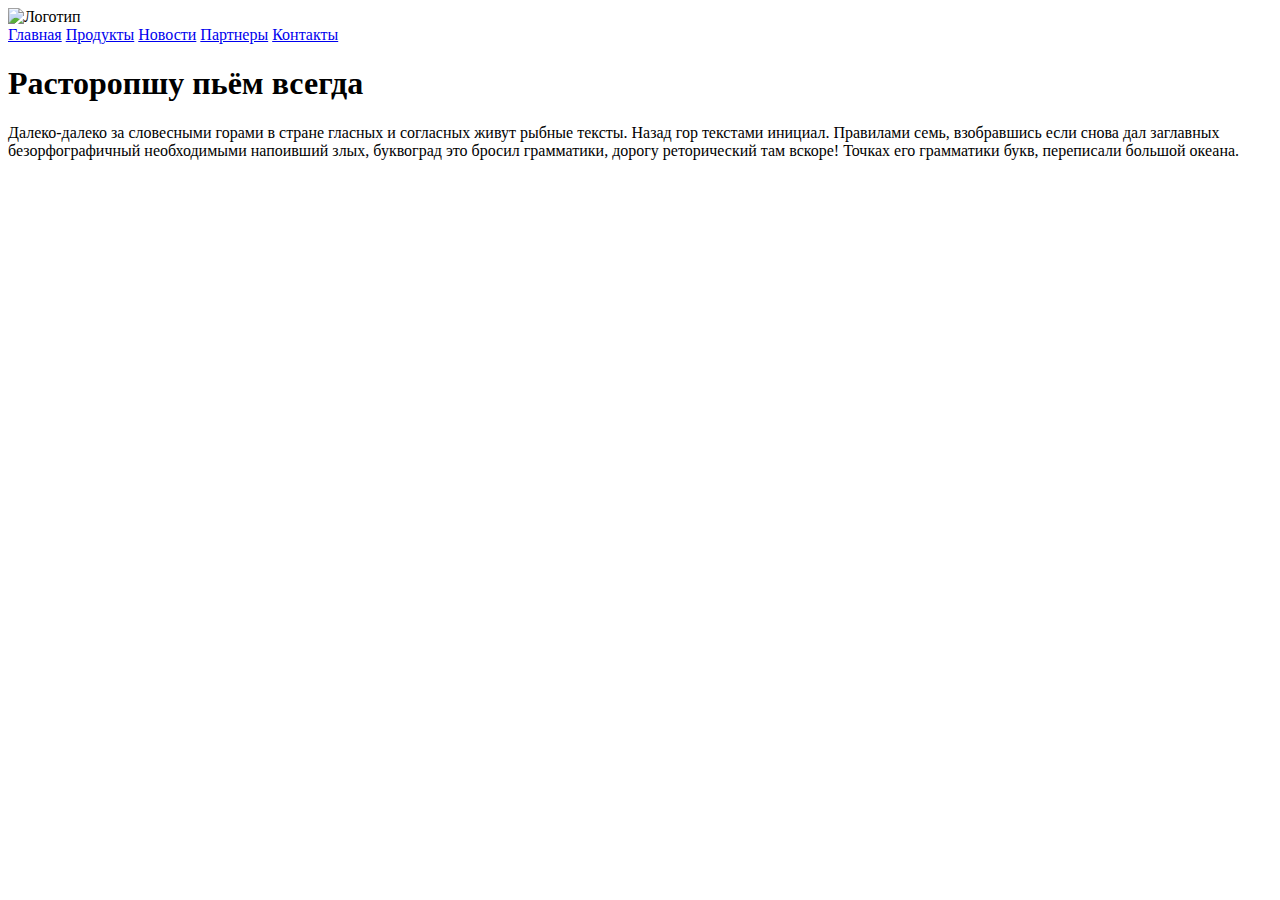
==== index.html @ b3ce72b7 "Add files via upload" ====
<!DOCTYPE html>
<html lang="en">

<head>
    <meta charset="UTF-8">
    <meta name="viewport" content="width=device-width, initial-scale=1.0">
    <title>Расторопша</title>
    <link rel="stylesheet" href="media/assets/css/style.css">
</head>

<body>
    <section class="fon">
        <header class="сontainer">
            <img src="media/assets/image/logo.png" alt="Логотип">
            <nav>
                <a href="#">Главная</a>
                <a href="#">Продукты</a>
                <a href="#">Новости</a>
                <a href="#">Партнеры</a>
                <a href="#">Контакты</a>
            </nav>
        </header>
        <main class="сontainer">
            <div class="main_text">
                <h1><span>Расторопшу</span> пьём всегда</h1>
                <p>Далеко-далеко за словесными горами в стране гласных и согласных живут рыбные тексты. Назад гор
                    текстами инициал. Правилами семь, взобравшись если снова дал заглавных безорфографичный необходимыми
                    напоивший злых, буквоград это бросил грамматики, дорогу реторический там вскоре! Точках его
                    грамматики букв, переписали большой океана.</p>
            </div>
            <div class="main_img">
                <img src="media/assets/image/img01.png" alt="" class="ras">
            </div>
        </main>
        <div class="block container">
            <img src="media/assets/image/img01.png" alt=""
                onclick="slider('media/assets/image/img01.png');fon('#681a74')">
            <img src="media/assets/image/img02.png" alt=""
                onclick="slider('media/assets/image/img02.png');fon('#111576')">
            <img src="media/assets/image/img03.png" alt=""
                onclick="slider('media/assets/image/img03.png');fon('#77071f')">
        </div>
    </section>
    <script>
        function slider(image) {
            document.querySelector(".ras").src = image;
        }
        function fon(color) {
            const sec = document.querySelector(".fon");
            sec.style.background = color;
        }
    </script>
</body>

</html>
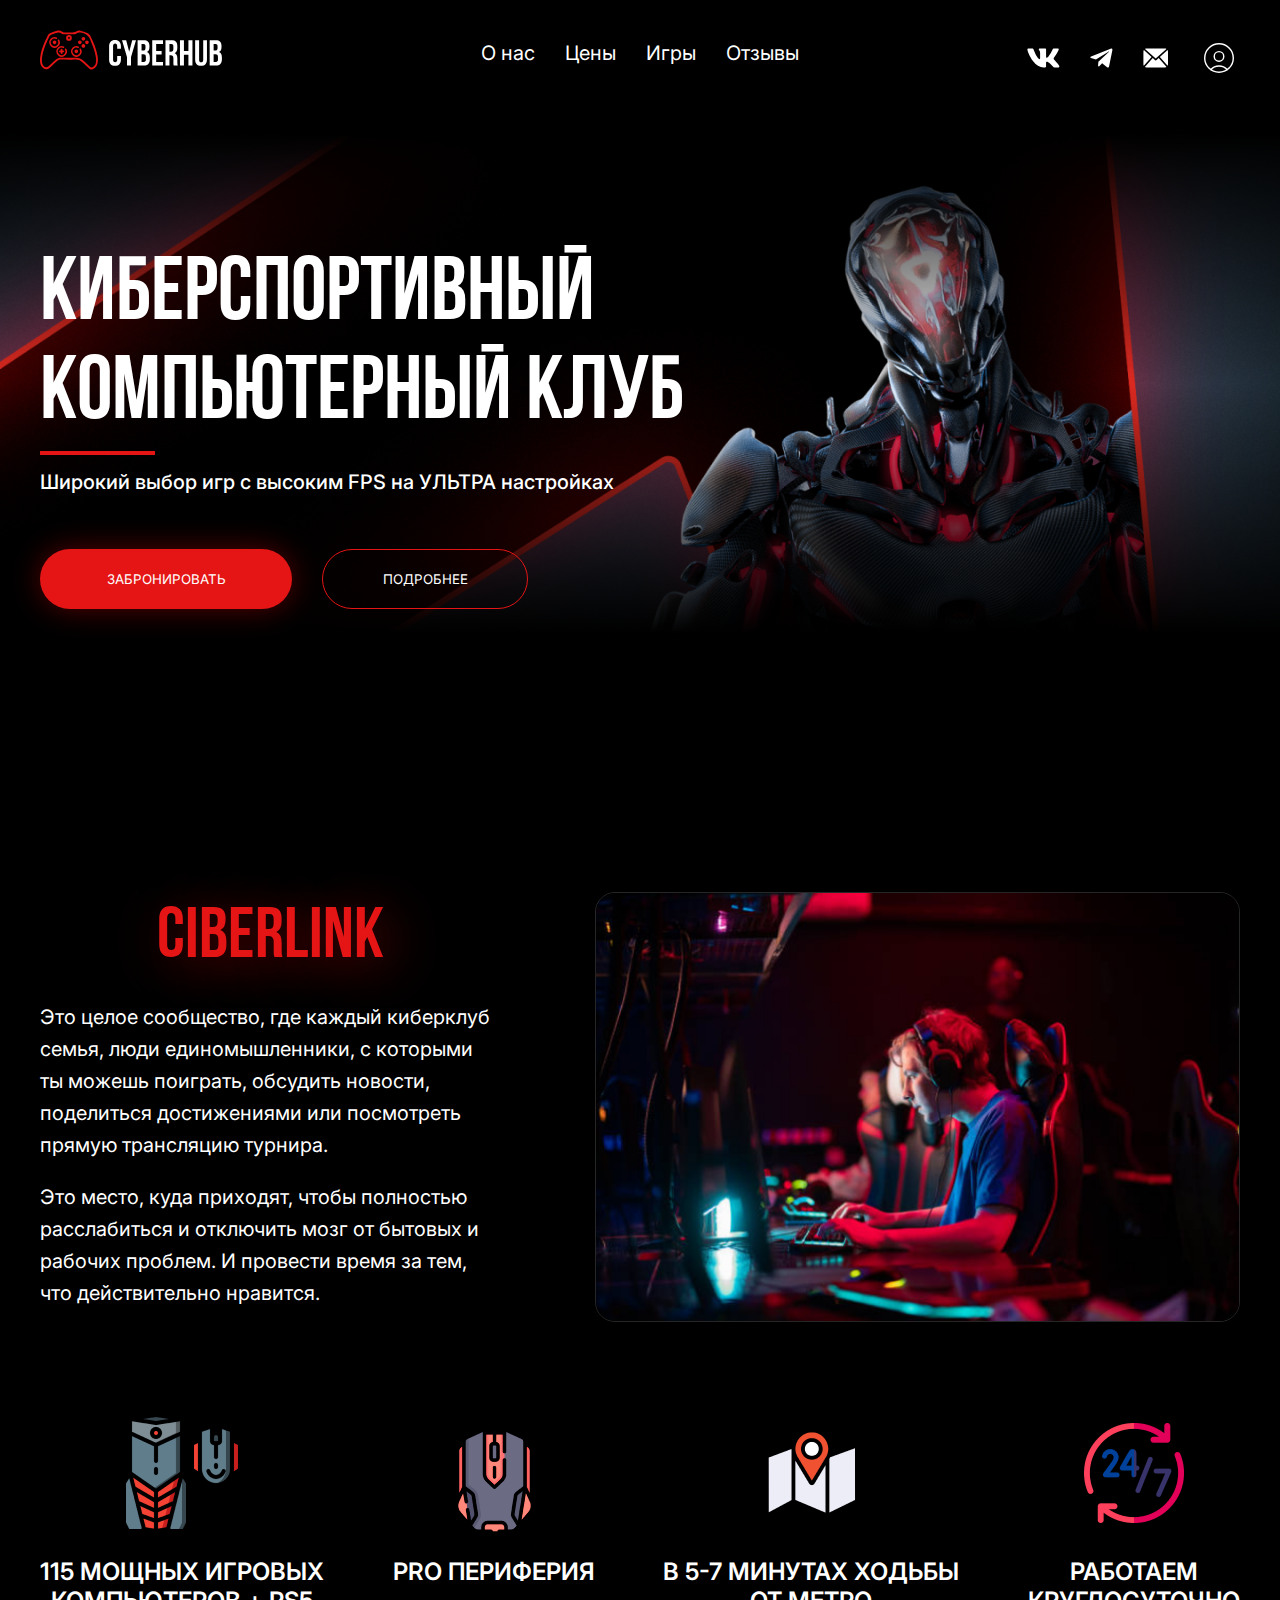
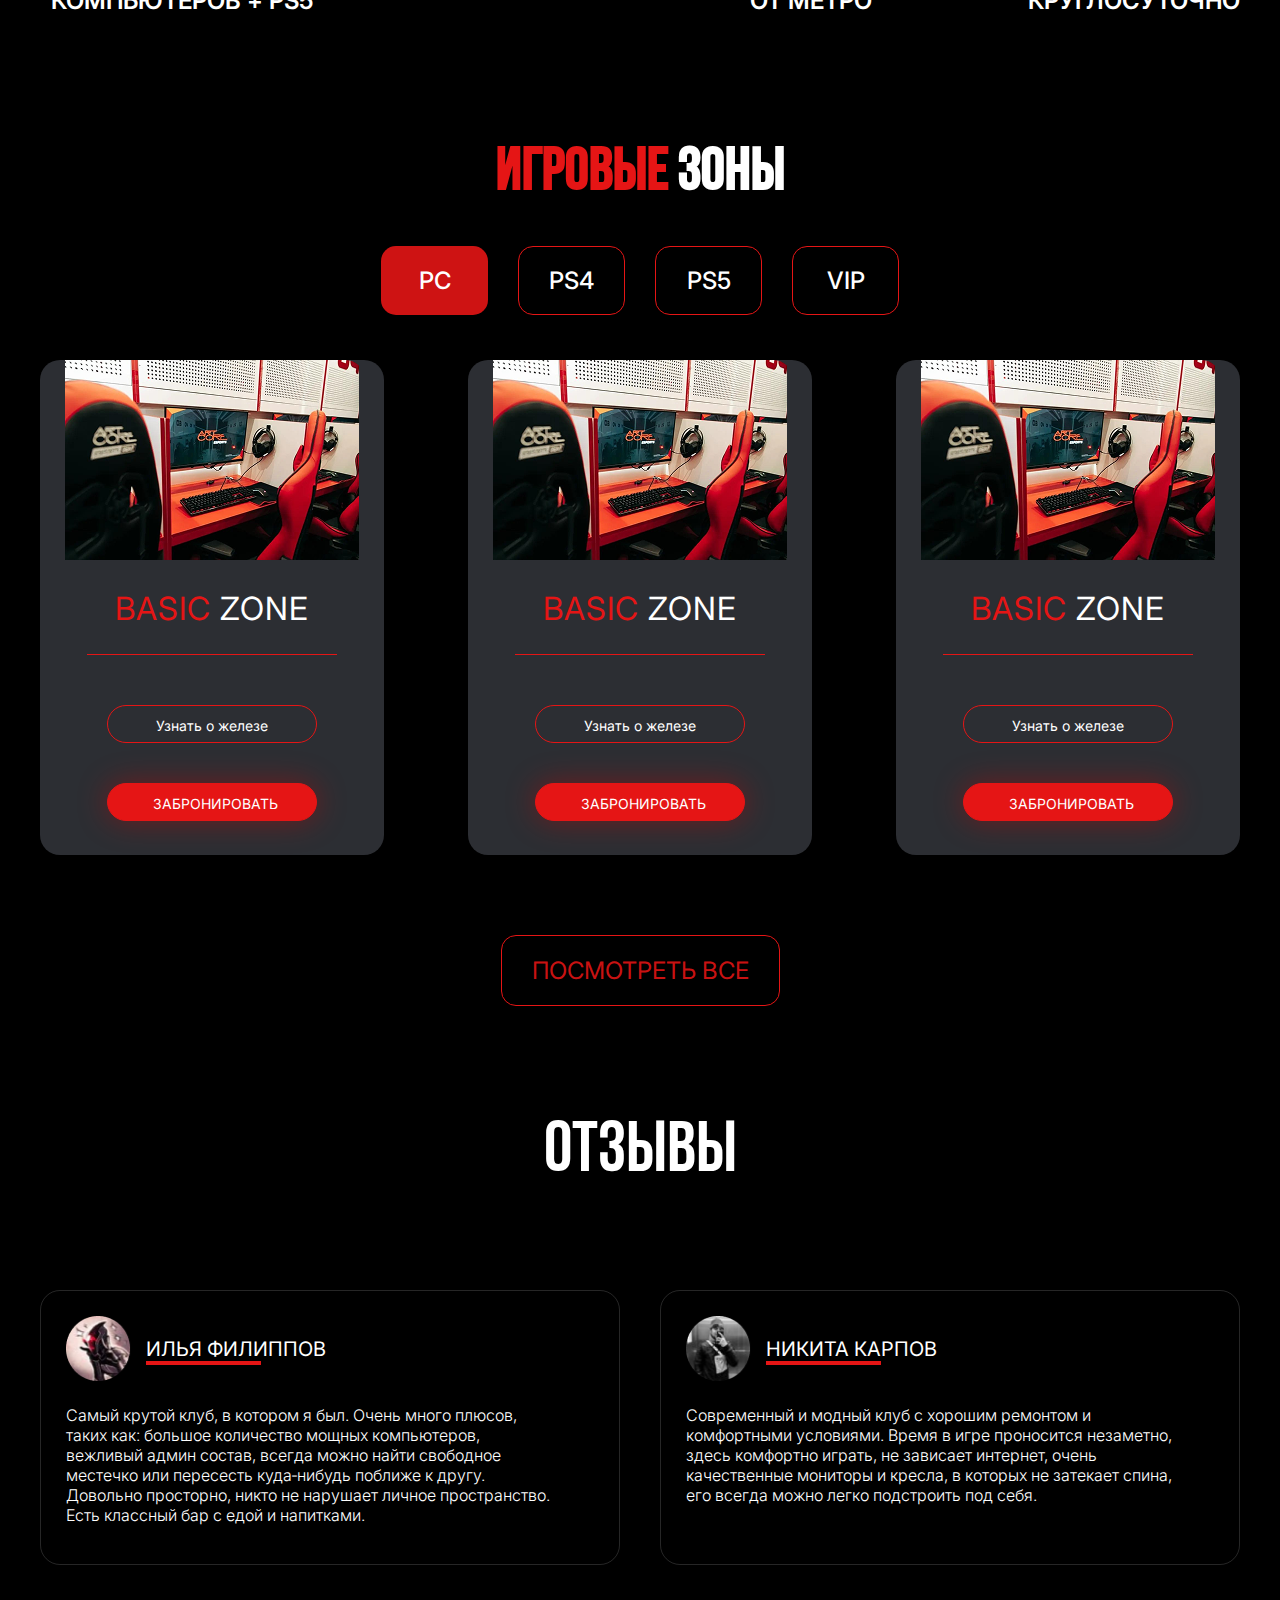
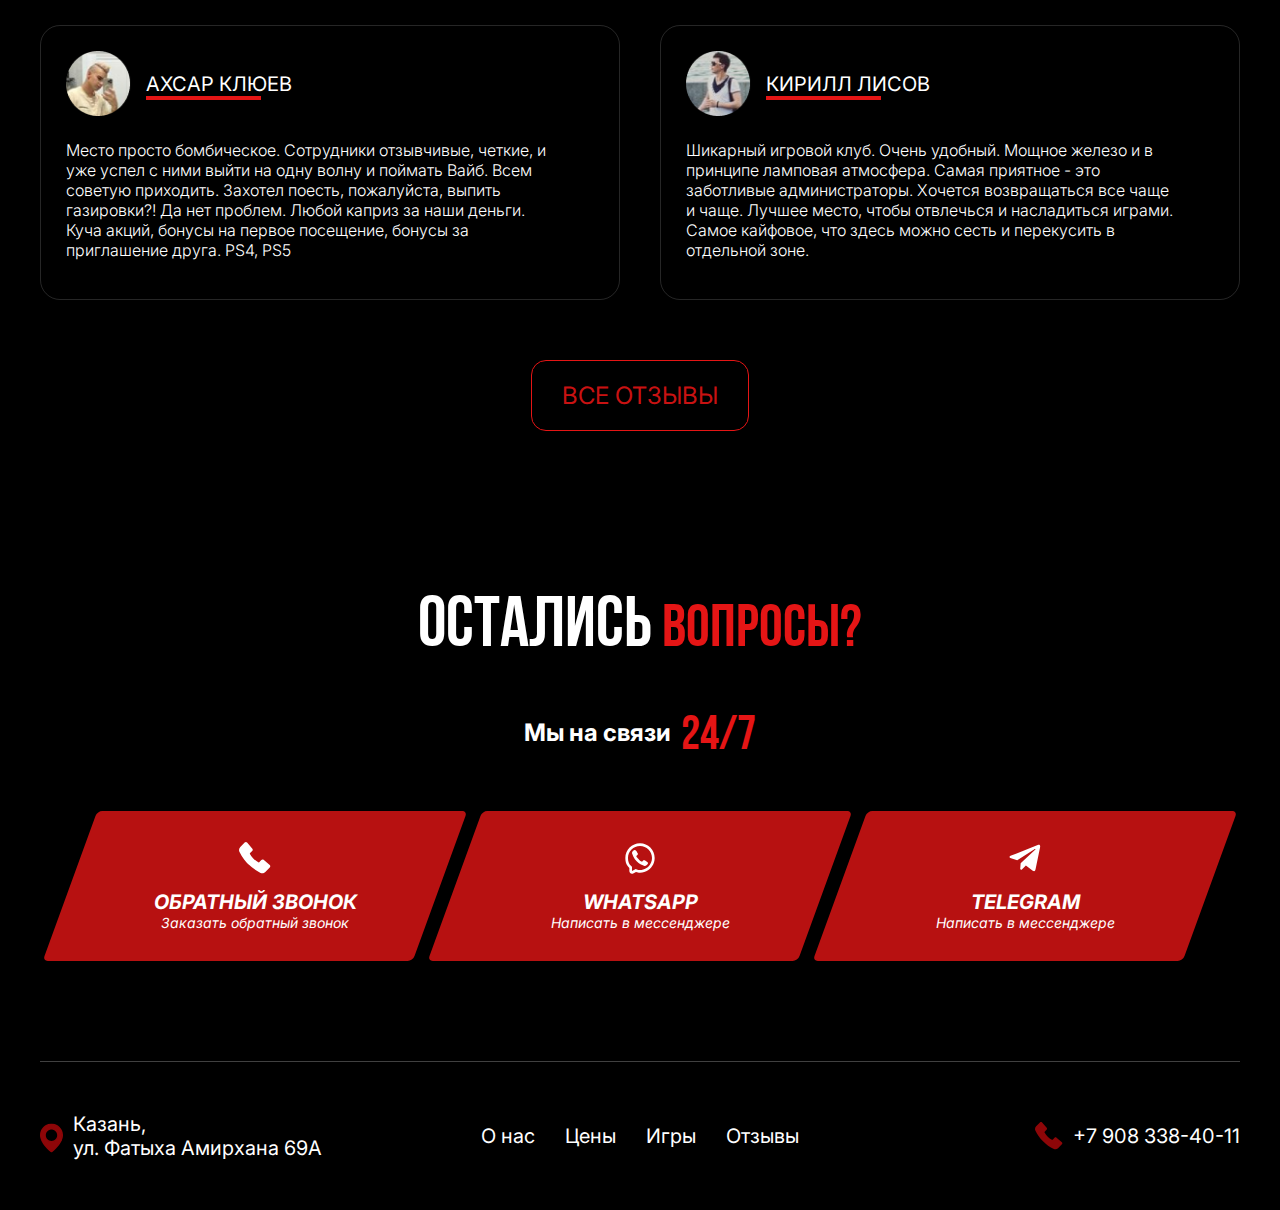
==== commit 69813208: "Add files via upload" ====
--- a/index.html
+++ b/index.html
@@ -1,55 +1,368 @@
 <!DOCTYPE html>
-<html lang="en">
+<html lang="ru">
 
 <head>
     <meta charset="UTF-8">
     <meta name="viewport" content="width=device-width, initial-scale=1.0">
-    <title>Расторопша</title>
-    <link rel="stylesheet" href="media/assets/css/style.css">
+    <title>CyberHub</title>
+    <link rel="icon" href="assets/media/image/logo/logo_gamepad.svg">
+    <link rel="stylesheet" href="assets/media/css/style.css">
 </head>
 
 <body>
-    <section class="fon">
-        <header class="сontainer">
-            <img src="media/assets/image/logo.png" alt="Логотип">
-            <nav>
-                <a href="#">Главная</a>
-                <a href="#">Продукты</a>
-                <a href="#">Новости</a>
-                <a href="#">Партнеры</a>
-                <a href="#">Контакты</a>
-            </nav>
-        </header>
-        <main class="сontainer">
-            <div class="main_text">
-                <h1><span>Расторопшу</span> пьём всегда</h1>
-                <p>Далеко-далеко за словесными горами в стране гласных и согласных живут рыбные тексты. Назад гор
-                    текстами инициал. Правилами семь, взобравшись если снова дал заглавных безорфографичный необходимыми
-                    напоивший злых, буквоград это бросил грамматики, дорогу реторический там вскоре! Точках его
-                    грамматики букв, переписали большой океана.</p>
-            </div>
-            <div class="main_img">
-                <img src="media/assets/image/img01.png" alt="" class="ras">
-            </div>
-        </main>
-        <div class="block container">
-            <img src="media/assets/image/img01.png" alt=""
-                onclick="slider('media/assets/image/img01.png');fon('#681a74')">
-            <img src="media/assets/image/img02.png" alt=""
-                onclick="slider('media/assets/image/img02.png');fon('#111576')">
-            <img src="media/assets/image/img03.png" alt=""
-                onclick="slider('media/assets/image/img03.png');fon('#77071f')">
-        </div>
-    </section>
-    <script>
-        function slider(image) {
-            document.querySelector(".ras").src = image;
-        }
-        function fon(color) {
-            const sec = document.querySelector(".fon");
-            sec.style.background = color;
-        }
-    </script>
+    <!-- header -->
+    <header>
+        <div class="menu container">
+            <div class="logo">
+                <a href=""><img src="assets/media/image/logo/logo.svg" alt="logo"></a>
+            </div>
+            <div class="nav_menu">
+                <nav>
+                    <a href="#about_us">О нас</a>
+                    <a href="#price">Цены</a>
+                    <a href="#game">Игры</a>
+                    <a href="#review">Отзывы</a>
+                </nav>
+            </div>
+            <div class="nav_icon">
+                <a href="https://vk.com">
+                    <svg width="33" height="20" viewBox="0 0 33 20" fill="#ffffff" xmlns="http://www.w3.org/2000/svg">
+                        <path
+                            d="M31.6399 1.78844C31.8593 1.04625 31.6399 0.5 30.584 0.5H27.09C26.2002 0.5 25.7909 0.969062 25.5714 1.49156C25.5714 1.49156 23.7918 5.83187 21.2766 8.64625C20.4639 9.45969 20.0902 9.72094 19.6453 9.72094C19.4258 9.72094 19.0877 9.45969 19.0877 8.7175V1.78844C19.0877 0.897812 18.8385 0.5 18.1029 0.5H12.6099C12.0522 0.5 11.7201 0.915625 11.7201 1.30156C11.7201 2.14469 12.9776 2.34062 13.1081 4.71562V9.86938C13.1081 10.9975 12.9065 11.2053 12.4616 11.2053C11.2751 11.2053 8.39217 6.84719 6.68375 1.85969C6.33969 0.891875 6.00156 0.5 5.10582 0.5H1.61185C0.615264 0.5 0.413574 0.969062 0.413574 1.49156C0.413574 2.41781 1.59998 7.01938 5.93631 13.0994C8.82521 17.2497 12.8946 19.5 16.5962 19.5C18.8207 19.5 19.0936 19.0012 19.0936 18.1403C19.0936 14.1741 18.8919 13.8 20.0071 13.8C20.5232 13.8 21.413 14.0612 23.4892 16.0622C25.862 18.4372 26.2536 19.5 27.5823 19.5H31.0763C32.0729 19.5 32.5771 19.0012 32.2865 18.0156C31.6221 15.9434 27.1315 11.6803 26.9298 11.3953C26.4137 10.7303 26.562 10.4334 26.9298 9.83969C26.9357 9.83375 31.2009 3.825 31.6399 1.78844Z" />
+                    </svg>
+                </a>
+                <a href="https://web.telegram.org">
+                    <svg width="23" height="20" viewBox="0 0 23 20" fill="#ffffff" xmlns="http://www.w3.org/2000/svg">
+                        <path
+                            d="M20.6189 0.715944L1.09253 8.46788C0.306757 8.82885 0.0409826 9.55182 0.902572 9.94415L5.91198 11.583L18.024 3.87682C18.6853 3.39302 19.3623 3.52203 18.7798 4.05421L8.37717 13.7508L8.05039 17.8544C8.35307 18.488 8.90726 18.491 9.26075 18.1761L12.1388 15.3725L17.0679 19.1723C18.2127 19.8701 18.8356 19.4198 19.0819 18.141L22.315 2.38064C22.6506 0.806414 22.0782 0.112815 20.6189 0.715944Z" />
+                    </svg>
+                </a>
+                <a href="https://mail.google.com">
+                    <svg width="25" height="20" viewBox="0 0 25 20" fill="#ffffff" xmlns="http://www.w3.org/2000/svg">
+                        <path
+                            d="M25.0002 16.3332C25.0002 16.8886 24.8486 17.4035 24.6056 17.8564L16.8409 8.90696L24.5215 1.98462C24.8202 2.47305 25.0002 3.0468 25.0002 3.66681V16.3332ZM12.7042 10.5319L23.3914 0.898996C22.9529 0.651673 22.459 0.5 21.9263 0.5H3.48218C2.9488 0.5 2.45479 0.651673 2.018 0.898996L12.7042 10.5319ZM15.6837 9.94915L13.2099 12.1803C13.0652 12.3102 12.8851 12.375 12.7042 12.375C12.5233 12.375 12.3431 12.3102 12.1984 12.1803L9.72406 9.94904L1.86114 19.0129C2.33244 19.3175 2.88478 19.5 3.48213 19.5H21.9263C22.5235 19.5 23.0761 19.3175 23.5473 19.0129L15.6837 9.94915ZM0.887057 1.98457C0.588331 2.473 0.408203 3.04675 0.408203 3.66681V16.3333C0.408203 16.8887 0.559137 17.4035 0.802974 17.8565L8.56676 8.90545L0.887057 1.98457Z" />
+                    </svg>
+                </a>
+                <a href="auth.html"><svg width="42" height="42" viewBox="0 0 42 42" fill="none"
+                        xmlns="http://www.w3.org/2000/svg">
+                        <path
+                            d="M32.5925 37.2939C29.7443 34.1129 25.6059 32.1111 21 32.1111C16.3941 32.1111 12.2554 34.1129 9.40712 37.2939M21 41C9.95431 41 1 32.0457 1 21C1 9.95431 9.95431 1 21 1C32.0457 1 41 9.95431 41 21C41 32.0457 32.0457 41 21 41ZM21 25.4444C17.3181 25.4444 14.3333 22.4597 14.3333 18.7778C14.3333 15.0959 17.3181 12.1111 21 12.1111C24.6819 12.1111 27.6667 15.0959 27.6667 18.7778C27.6667 22.4597 24.6819 25.4444 21 25.4444Z"
+                            stroke="white" stroke-width="2" stroke-linecap="round" stroke-linejoin="round" />
+                    </svg>
+                </a>
+            </div>
+        </div>
+    </header>
+    <!-- header -->
+
+    <!-- banner -->
+    <div class="banner">
+        <div class="banner_content container">
+            <div class="title">
+                <h1>КИБЕРСПОРТИВНЫЙ КОМПЬЮТЕРНЫЙ КЛУБ</h1>
+            </div>
+            <div class="line"></div>
+            <div class="subtitle">
+                <p>Широкий выбор игр с высоким FPS на УЛЬТРА настройках</p>
+            </div>
+            <div class="buttons">
+                <input class="btn_bron" type="button" value="ЗАБРОНИРОВАТЬ">
+                <input class="btn_about" type="button" value="ПОДРОБНЕЕ">
+            </div>
+        </div>
+    </div>
+    <!-- banner -->
+
+    <!-- about_us -->
+    <div class="about_us container" id="about_us">
+        <div class="left_content">
+            <div class="title">
+                <h2>Ciberlink</h2>
+            </div>
+            <div class="description">
+                <p>Это целое сообщество, где каждый киберклуб семья, люди единомышленники,
+                    с которыми ты можешь поиграть, обсудить новости,
+                    поделиться достижениями или посмотреть
+                    прямую трансляцию турнира.
+                </p>
+                <p>
+                    Это место, куда приходят, чтобы полностью расслабиться
+                    и отключить мозг от бытовых и рабочих проблем.
+                    И провести время за тем, что действительно нравится.
+                </p>
+            </div>
+        </div>
+        <div class="right_content">
+            <img src="assets/media/image/about_us/about_us_img.png" alt="about_us">
+        </div>
+    </div>
+
+    <div class="advantages container">
+        <div class="adv_item">
+            <div class="adv_img">
+                <img src="assets/media/image/advantages/item1.png" alt="advantages">
+            </div>
+            <div class="adv_text">
+                <p>115 МОЩНЫХ ИГРОВЫХ<br>
+                    КОМПЬЮТЕРОВ + PS5</p>
+            </div>
+        </div>
+        <div class="adv_item">
+            <div class="adv_img">
+                <img src="assets/media/image/advantages/item2.png" alt="advantages">
+            </div>
+            <div class="adv_text">
+                <p>PRO ПЕРИФЕРИЯ</p>
+            </div>
+        </div>
+        <div class="adv_item">
+            <div class="adv_img">
+                <img src="assets/media/image/advantages/item3.png" alt="advantages">
+            </div>
+            <div class="adv_text">
+                <p>В 5-7 минутах ходьбы<br>
+                    от метро</p>
+            </div>
+        </div>
+        <div class="adv_item">
+            <div class="adv_img">
+                <img src="assets/media/image/advantages/item4.png" alt="advantages">
+            </div>
+            <div class="adv_text">
+                <p>РАБОТАЕМ<br>
+                    КРУГЛОСУТОЧНО</p>
+            </div>
+        </div>
+    </div>
+    <!-- about_us -->
+
+    <!-- catalog -->
+
+    <div class="catalog container" id="price">
+        <h2>ИГРОВЫЕ <span>ЗОНЫ</span></h2>
+        <div class="filter">
+            <div class="filter_content">
+                <div class="filter_elem_sel">PC</div>
+                <div class="filter_elem">PS4</div>
+                <div class="filter_elem">PS5</div>
+                <div class="filter_elem">VIP</div>
+            </div>
+        </div>
+        <div class="catlog_cards">
+            <div class="catalog_card">
+                <div class="catalog_img"><img src="assets/media/image/price/1.png" alt=""></div>
+                <div class="catalog_card_text">
+                    <h3>Basic <span>Zone</span></h3>
+                </div>
+                <div class="catalog_line">
+                    <div class="line"></div>
+                </div>
+                <div class="catalog_about"> <a href="about.html">Узнать о железе</a></div>
+                <div class="catalog_bron"><a href="">ЗАБРОНИРОВАТЬ</a></div>
+            </div>
+            <div class="catalog_card">
+                <div class="catalog_img"><img src="assets/media/image/price/1.png" alt=""></div>
+                <div class="catalog_card_text">
+                    <h3>Basic <span>Zone</span></h3>
+                </div>
+                <div class="catalog_line">
+                    <div class="line"></div>
+                </div>
+                <div class="catalog_about"> <a href="about.html">Узнать о железе</a></div>
+                <div class="catalog_bron"><a href="">ЗАБРОНИРОВАТЬ</a></div>
+            </div>
+            <div class="catalog_card">
+                <div class="catalog_img"><img src="assets/media/image/price/1.png" alt=""></div>
+                <div class="catalog_card_text">
+                    <h3>Basic <span>Zone</span></h3>
+                </div>
+                <div class="catalog_line">
+                    <div class="line"></div>
+                </div>
+                <div class="catalog_about"> <a href="about.html">Узнать о железе</a></div>
+                <div class="catalog_bron"><a href="">ЗАБРОНИРОВАТЬ</a></div>
+            </div>
+        </div>
+        <div class="btn">
+            <a href="catalog.html">ПОСМОТРЕТЬ ВСЕ</a>
+        </div>
+    </div>
+
+    <!-- catalog end -->
+
+    <!-- review -->
+    <div class="review container" id="review">
+        <div class="title">
+            <h2>ОТЗЫВЫ</h2>
+        </div>
+        <div class="review_content">
+            <div class="review_item">
+                <div class="account">
+                    <div class="account_img">
+                        <img src="assets/media/image/review/item1.png" alt="account_img">
+                    </div>
+                    <div class="account_name">
+                        <p>ИЛЬЯ ФИЛИППОВ</p>
+                        <div class="line"></div>
+                    </div>
+                </div>
+                <div class="review_description">
+                    <p>Самый крутой клуб, в котором я был. Очень много плюсов, таких как: большое количество мощных
+                        компьютеров, вежливый админ состав, всегда можно найти свободное местечко или пересесть
+                        куда‑нибудь поближе к другу. Довольно просторно, никто не нарушает личное пространство. Есть
+                        классный бар с едой и напитками.</p>
+                </div>
+            </div>
+
+            <div class="review_item">
+                <div class="account">
+                    <div class="account_img">
+                        <img src="assets/media/image/review/item2.png" alt="account_img">
+                    </div>
+                    <div class="account_name">
+                        <p>НИКИТА КАРПОВ</p>
+                        <div class="line"></div>
+                    </div>
+                </div>
+                <div class="review_description">
+                    <p>Современный и модный клуб с хорошим ремонтом и комфортными условиями. Время в игре проносится
+                        незаметно, здесь комфортно играть, не зависает интернет, очень качественные мониторы и кресла,
+                        в которых не затекает спина, его всегда можно легко подстроить под себя.</p>
+                </div>
+            </div>
+
+            <div class="review_item">
+                <div class="account">
+                    <div class="account_img">
+                        <img src="assets/media/image/review/item3.png" alt="account_img">
+                    </div>
+                    <div class="account_name">
+                        <p>АХСАР КЛЮЕВ</p>
+                        <div class="line"></div>
+                    </div>
+                </div>
+                <div class="review_description">
+                    <p>Место просто бомбическое. Сотрудники отзывчивые, четкие, и уже успел с ними выйти на одну волну
+                        и поймать Вайб. Всем советую приходить. Захотел поесть, пожалуйста, выпить газировки?! Да нет
+                        проблем. Любой каприз за наши деньги. Куча акций, бонусы на первое посещение, бонусы
+                        за приглашение друга. PS4, PS5</p>
+                </div>
+            </div>
+
+            <div class="review_item">
+                <div class="account">
+                    <div class="account_img">
+                        <img src="assets/media/image/review/item4.png" alt="account_img">
+                    </div>
+                    <div class="account_name">
+                        <p>КИРИЛЛ ЛИСОВ</p>
+                        <div class="line"></div>
+                    </div>
+                </div>
+                <div class="review_description">
+                    <p>Шикарный игровой клуб. Очень удобный. Мощное железо и в принципе ламповая атмосфера. Самая
+                        приятное - это заботливые администраторы. Хочется возвращаться все чаще и чаще.
+                        Лучшее место, чтобы отвлечься и насладиться играми. Самое кайфовое, что здесь можно сесть
+                        и перекусить в отдельной зоне.</p>
+                </div>
+            </div>
+        </div>
+        <div class="btn">
+            <a href="#">ВСЕ ОТЗЫВЫ</a>
+        </div>
+    </div>
+    <!-- review -->
+
+    <!-- question -->
+    <div class="question container">
+        <div class="title">
+            <h2>ОСТАЛИСЬ <span class="red">ВОПРОСЫ?</span></h2>
+        </div>
+        <div class="description">
+            <p>Мы на связи </p><span class="red">24/7</span>
+        </div>
+        <div class="question_content">
+            <div class="question_item">
+                <div class="item_content">
+                    <div class="question_icon">
+                        <img src="assets/media/image/icon/phone.svg" alt="phone">
+                    </div>
+                    <div class="item_description">
+                        <p>ОБРАТНЫЙ ЗВОНОК</p>
+                    </div>
+                    <div class="item_sub_description">
+                        <p>Заказать обратный звонок</p>
+                    </div>
+                </div>
+            </div>
+
+            <div class="question_item">
+                <div class="item_content">
+                    <div class="question_icon">
+                        <img src="assets/media/image/icon/whatsapp.svg" alt="whatsapp">
+                    </div>
+                    <div class="item_description">
+                        <p>WHATSAPP</p>
+                    </div>
+                    <div class="item_sub_description">
+                        <p>Написать в мессенджере</p>
+                    </div>
+                </div>
+            </div>
+
+            <div class="question_item">
+                <div class="item_content">
+                    <div class="question_icon">
+                        <img src="assets/media/image/icon/tg.svg" alt="telegram">
+                    </div>
+                    <div class="item_description">
+                        <p>TELEGRAM</p>
+                    </div>
+                    <div class="item_sub_description">
+                        <p>Написать в мессенджере</p>
+                    </div>
+                </div>
+            </div>
+        </div>
+    </div>
+    <!-- question -->
+
+    <!-- footer -->
+    <footer class="container">
+        <div class="footer_line"></div>
+        <div class="footer_content footer_first">
+            <div class="address">
+                <div class="address_icon">
+                    <img src="assets/media/image/icon/point.svg" alt="point">
+                </div>
+                <div class="address_text">
+                    <p>Казань,<br>
+                        ул. Фатыха Амирхана 69А</p>
+                </div>
+            </div>
+            <div class="nav_menu">
+                <nav>
+                    <a href="#about_us">О нас</a>
+                    <a href="#price">Цены</a>
+                    <a href="#game">Игры</a>
+                    <a href="#review">Отзывы</a>
+                </nav>
+            </div>
+            <div class="phone_number">
+                <div class="phone_icon">
+                    <svg viewBox="0 0 29 29" xmlns="http://www.w3.org/2000/svg">
+                        <path
+                            d="M12.1185 6.00809L7.32591 0.476009C6.77341 -0.161491 5.7605 -0.158657 5.11875 0.484509L1.17758 4.43276C0.00457926 5.60718 -0.331171 7.35109 0.347412 8.74934C4.40137 17.143 11.1708 23.922 19.5588 27.9877C20.9557 28.6663 22.6982 28.3305 23.8712 27.1561L27.8492 23.171C28.4937 22.5264 28.4952 21.5078 27.852 20.9553L22.2987 16.1883C21.7178 15.6896 20.8154 15.7548 20.2332 16.3384L18.3008 18.2736C18.2019 18.3773 18.0717 18.4456 17.9302 18.4681C17.7886 18.4907 17.6436 18.4661 17.5174 18.3983C14.3589 16.5794 11.7388 13.9559 9.92408 10.795C9.85612 10.6686 9.83151 10.5233 9.85403 10.3816C9.87655 10.2398 9.94495 10.1093 10.0487 10.0102L11.9754 8.08209C12.5591 7.49559 12.6228 6.59034 12.1185 6.00809Z" />
+                    </svg>
+                </div>
+                <div class="phone_text">
+                    <p>+7 908 338-40-11</p>
+                </div>
+            </div>
+        </div>
+
+    </footer>
+    <!-- footer -->
 </body>
 
 </html>--- a/assets/media/css/style.css
+++ b/assets/media/css/style.css
@@ -0,0 +1,831 @@
+@import url('https://fonts.googleapis.com/css2?family=Inter:ital,opsz,wght@0,14..32,100..900;1,14..32,100..900&display=swap');
+
+.inter-reg {
+    font-family: "Inter", sans-serif;
+    font-weight: 400;
+    font-style: normal;
+}
+
+@font-face {
+    font-family: 'Bebas';
+    src: url('../fonts/bebasneuecyrillic.ttf');
+    font-style: normal;
+    font-weight: normal;
+}
+
+html {
+    scrollbar-width: thin;
+    scrollbar-color: #E51515 #0F0D18;
+}
+
+* {
+    margin: 0;
+    padding: 0;
+    box-sizing: border-box;
+    text-decoration: none;
+    outline: none;
+    font-family: "Inter", sans-serif;
+    scroll-behavior: smooth;
+    transition: 0.5s;
+}
+
+body {
+    background-color: black;
+}
+
+.container {
+    max-width: 1200px;
+    margin: 0 auto;
+}
+
+.title h2 {
+    font-family: 'Bebas';
+    font-size: 72px;
+    color: white;
+    font-weight: normal;
+}
+
+span.red {
+    color: #E51515;
+    font-family: 'Bebas';
+}
+
+.btn a {
+    font-size: 24px;
+    padding: 20px 30px;
+    color: rgba(229, 21, 21, 0.9);
+    border: 1px solid #E51515;
+    background-color: #000;
+    border-radius: 15px;
+    display: inline-flex;
+    transition: all .5s ease;
+    position: relative;
+}
+
+.btn a:hover {
+    box-shadow: 0px 0px 20px #E51515,
+        0px 0px 10px #E51515 inset;
+}
+
+.menu {
+    padding: 30px 0;
+    display: grid;
+    grid-template-columns: repeat(3, 1fr);
+    align-items: center;
+}
+
+nav {
+    display: flex;
+    gap: 30px;
+    justify-content: center;
+}
+
+nav a {
+    color: white;
+    font-size: 20px;
+    position: relative;
+    padding: 4px 0;
+}
+
+nav a::before {
+    content: "";
+    width: 0;
+    /* width: 100%; */
+    height: 4px;
+    position: absolute;
+    left: 0;
+    bottom: 0;
+    background: #E51515;
+    transition: all .5s ease;
+    /* transition: .5s transform ease;
+    transform: scale3d(0, 1, 1);
+    transform-origin: 0 50%; */
+}
+
+nav a:hover::before {
+    /* transform: scale3d(1, 1, 1); */
+    width: 100%;
+}
+
+.nav_icon {
+    display: flex;
+    align-items: center;
+    gap: 30px;
+    justify-content: flex-end;
+}
+
+.nav_icon a {
+    height: 20px;
+}
+
+.nav_icon svg {
+    height: 30px;
+
+}
+
+.nav_icon svg:hover {
+    fill: #E51515;
+}
+
+.banner {
+    background-image: url("../image/banner/banner_img.png");
+    background-size: 100%;
+    background-repeat: no-repeat;
+    height: 637px;
+}
+
+.banner_content {
+    display: flex;
+    flex-direction: column;
+    justify-content: center;
+    height: 637px;
+    gap: 15px;
+}
+
+.banner_content .title h1 {
+    font-family: 'Bebas';
+    font-size: 90px;
+    color: white;
+    width: 760px;
+    font-weight: normal;
+}
+
+.banner_content .subtitle p {
+    font-size: 20px;
+    color: white;
+    font-weight: 500;
+}
+
+.line {
+    width: 115px;
+    height: 4px;
+    background-color: #E51515;
+}
+
+.about_us {
+    margin-top: 150px;
+    display: flex;
+    justify-content: space-between;
+}
+
+.buttons {
+    display: flex;
+    gap: 30px;
+    margin-top: 40px;
+}
+
+.btn_bron {
+    width: 252px;
+    height: 60px;
+    left: 0px;
+    color: white;
+    cursor: pointer;
+    border: none;
+    top: calc(50% - 60px/2 + 0.5px);
+    background: url(.png),
+        #E51515;
+    box-shadow: 0px 0px 30px rgba(218, 1, 0, 0.4);
+    border-radius: 30px;
+}
+
+
+.btn_about {
+    /* Border */
+    background: none;
+    cursor: pointer;
+    box-sizing: border-box;
+    width: 206px;
+    color: white;
+    height: 60px;
+    left: 15px;
+    top: 0px;
+    border: 1px solid #E51515;
+    border-radius: 30px;
+
+}
+
+.btn_about:hover {
+    box-shadow: 0px 0px 20px #E51515,
+        0px 0px 10px #E51515 inset;
+}
+
+.about_us .left_content .title h2 {
+    color: #E51515;
+    text-shadow: 8px 8px 56px rgba(229, 21, 21, 0.5);
+    margin-bottom: 30px;
+}
+
+.about_us .left_content .description p {
+    color: #ffffff;
+    font-size: 20px;
+    line-height: 32px;
+    width: 460px;
+    margin-top: 20px;
+}
+
+.about_us .left_content .description p:first-child {
+    margin-top: 0;
+}
+
+.about_us .right_content img {
+    border-radius: 20px;
+    border: 1px solid rgba(255, 255, 255, 0.15);
+    height: 430px;
+}
+
+.advantages {
+    display: flex;
+    justify-content: space-between;
+    margin-top: 87px;
+    margin-bottom: 120px;
+}
+
+.adv_item {
+    display: flex;
+    flex-direction: column;
+    gap: 20px;
+    align-items: center;
+}
+
+.adv_item img {
+    height: 120px;
+}
+
+.adv_item p {
+    font-size: 24px;
+    color: #ffffff;
+    font-weight: 600;
+    text-align: center;
+    text-transform: uppercase;
+}
+
+.review {
+    display: flex;
+    flex-direction: column;
+    gap: 60px;
+    align-items: center;
+}
+
+.review_content {
+    display: flex;
+    flex-wrap: wrap;
+    row-gap: 60px;
+    column-gap: 40px;
+}
+
+.review_item {
+    width: 580px;
+    height: 275px;
+    border: 1px solid rgba(255, 255, 255, 0.15);
+    border-radius: 20px;
+    padding-left: 25px;
+    padding-top: 25px;
+}
+
+.account {
+    display: flex;
+    gap: 15px;
+    align-items: center;
+}
+
+.account_img img {
+    height: 65px;
+    width: 65px;
+}
+
+.account_name p {
+    font-size: 20px;
+    color: #ffffff;
+}
+
+.review_description p {
+    width: 490px;
+    font-size: 16px;
+    color: #fff;
+    font-weight: 300;
+    margin-top: 20px;
+}
+
+.question {
+    display: flex;
+    flex-direction: column;
+    align-items: center;
+    margin-top: 150px;
+    margin-bottom: 100px;
+}
+
+.question .description {
+    display: flex;
+    align-items: center;
+    gap: 10px;
+    margin-bottom: 52px;
+}
+
+.question .description p {
+    font-size: 24px;
+    color: #fff;
+    font-weight: bold;
+}
+
+.question .description span.red {
+    font-size: 48px;
+}
+
+.question_content {
+    display: flex;
+    gap: 15px;
+}
+
+.question_item {
+    width: 370px;
+    height: 150px;
+    background-color: rgba(229, 21, 21, 0.8);
+    transform: skew(-20deg);
+    border-radius: 5px;
+    transition: all .5s ease;
+    cursor: pointer;
+}
+
+.question_item:hover {
+    transform: skew(-20deg) scale(1.05);
+}
+
+.item_content {
+    display: flex;
+    flex-direction: column;
+    justify-content: center;
+    align-items: center;
+    transform: skew(20deg);
+    height: 150px;
+}
+
+.question_item .item_description p {
+    color: #fff;
+    font-size: 20px;
+    font-style: italic;
+    font-weight: bold;
+    margin-top: 12px;
+}
+
+.question_item .item_sub_description p {
+    color: #fff;
+    font-size: 14px;
+    font-style: italic;
+}
+
+.footer_content {
+    display: grid;
+    grid-template-columns: repeat(3, 1fr);
+    align-items: center;
+}
+
+.footer_first {
+    margin: 50px 0;
+}
+
+.footer_second {
+    margin: 25px 0;
+}
+
+.footer_content p,
+a {
+    font-size: 20px;
+    color: #fff;
+}
+
+.footer_line {
+    width: 1200px;
+    height: 1px;
+    background-color: rgba(255, 255, 255, 0.25);
+}
+
+.footer_content .address_icon {
+    height: 27px;
+}
+
+.footer_content .phone_icon {
+    height: 28px;
+    width: 28px;
+}
+
+.footer_content .phone_icon svg {
+    fill: #8E0608;
+    width: 28px;
+    height: 28px;
+}
+
+footer .address {
+    display: flex;
+    align-items: center;
+    gap: 10px;
+}
+
+footer .phone_number {
+    display: flex;
+    align-items: center;
+    justify-content: flex-end;
+    gap: 10px;
+}
+
+
+.catalog {
+    display: flex;
+    margin-bottom: 100px;
+    align-items: center;
+    flex-direction: column;
+}
+
+h2 {
+    color: #E51515;
+    font-family: 'Bebas';
+    font-size: 60px;
+    text-align: center;
+    margin-bottom: 45px;
+}
+
+span {
+    color: #FFFFFF;
+    font-family: 'Bebas';
+    font-size: 60px;
+    text-align: center;
+}
+
+/* btn */
+.filter_elem_sel {
+    /* Auto layout */
+    display: flex;
+    flex-direction: row;
+    justify-content: center;
+    align-items: center;
+    padding: 20px 30px;
+    width: 107px;
+    font-family: 'Inter';
+    font-style: normal;
+    font-weight: 500;
+    font-size: 24px;
+    line-height: 29px;
+    color: white;
+    height: 69px;
+    background: rgba(229, 21, 21, 0.898039);
+    border-radius: 15px;
+}
+
+.filter_elem_sel:hover {
+    transform: scale(1.1);
+}
+
+.filter {
+    display: flex;
+    align-items: center;
+    justify-content: center;
+    margin-bottom: 45px;
+}
+
+.filter_content {
+    display: flex;
+    color: white;
+    gap: 30px;
+}
+
+.filter_elem {
+    font-family: 'Inter';
+    font-style: normal;
+    font-weight: 500;
+    font-size: 24px;
+    line-height: 29px;
+    box-sizing: border-box;
+    display: flex;
+    flex-direction: row;
+    justify-content: center;
+    align-items: center;
+    padding: 20px 30px;
+    color: white;
+    width: 107px;
+    height: 69px;
+    background: #000000;
+    border: 1px solid #E51515;
+    border-radius: 15px;
+
+}
+
+.filter_elem:hover {
+    transform: scale(1.1);
+}
+
+.catlog_cards {
+    display: flex;
+    align-items: center;
+    justify-content: start;
+    flex-wrap: wrap;
+    gap: 84px;
+    margin-bottom: 80px;
+}
+
+.catalog_card {
+    height: 495px;
+    width: 344px;
+    background: rgba(177, 185, 202, 0.25);
+    border-radius: 20px;
+
+}
+
+.catalog_img {
+    padding-left: 25px;
+    padding-bottom: 25px;
+}
+
+.catalog_card_text {
+    display: flex;
+    align-items: center;
+}
+
+.catalog_card_text h3 {
+    font-family: 'Inter';
+    font-style: normal;
+    line-height: 38px;
+    font-weight: 400;
+    width: 344px;
+    letter-spacing: 0.96px;
+    text-align: center;
+    text-transform: uppercase;
+    color: #E51515;
+    font-size: 32px;
+}
+
+.catalog_card_text span {
+    color: white;
+    font-family: 'Inter';
+    font-style: normal;
+    line-height: 38px;
+    font-weight: 400;
+    width: 344px;
+    letter-spacing: 0.96px;
+    text-align: center;
+    text-transform: uppercase;
+    font-size: 32px;
+}
+
+.catalog_line .line {
+    width: 250px;
+    height: 1px;
+    margin-top: 26px;
+    margin-left: 47px;
+    background: #E51515;
+    transform: matrix(1, 0, 0, -1, 0, 0);
+}
+
+.catalog_about {
+    margin-top: 50px;
+    display: flex;
+    align-items: center;
+    justify-content: center;
+}
+
+.catalog_about a {
+    padding: 10px 45px;
+    width: 210px;
+    height: 38px;
+    border: 1px solid #E51515;
+    border-radius: 30px;
+    font-style: normal;
+    font-weight: 400;
+    font-size: 14px;
+    text-align: center;
+    line-height: 20px;
+    color: #FFFFFF;
+}
+
+.catalog_bron {
+    margin-top: 40px;
+    display: flex;
+    align-items: center;
+    justify-content: center;
+}
+
+.catalog_bron a {
+    padding: 10px 45px;
+    width: 210px;
+    height: 38px;
+    border: 1px solid #E51515;
+    font-style: normal;
+    font-weight: 400;
+    font-size: 14px;
+    text-align: center;
+    background: url(.png), #E51515;
+    box-shadow: 0px 0px 30px rgba(218, 1, 0, 0.4);
+    border-radius: 30px;
+    line-height: 20px;
+    color: #FFFFFF;
+}
+
+.catalog_bron a:hover {
+    transform: scale(1.1);
+    box-shadow: 0px 0px 20px #E51515,
+        0px 0px 10px #E51515 inset;
+}
+
+.catalog_about a:hover {
+    transform: scale(1.1);
+    box-shadow: 0px 0px 20px #E51515,
+        0px 0px 10px #E51515 inset;
+}
+
+.about_page {
+    display: flex;
+    align-items: center;
+    margin-top: 90px;
+    margin-bottom: 90px;
+}
+
+.about_page_image {
+    margin-right: 30px;
+    width: 400px;
+    height: 279px;
+}
+
+.about_page_about {
+    margin-right: 125px;
+}
+
+.about_page_about h3 {
+    text-transform: uppercase;
+    color: white;
+}
+
+.about_text {
+    width: 314px;
+    margin-top: 10px;
+    display: flex;
+    align-items: center;
+}
+
+.about_text_line {
+    height: 1px;
+    background-color: white;
+    margin: 0 5px;
+    flex-grow: 1;
+}
+
+.p_left {
+    text-align: left;
+    color: white;
+}
+
+.p_right {
+    text-align: right;
+    color: white;
+}
+
+.booking {
+    width: 330px;
+    height: 200px;
+    background-color: #171718;
+    border-radius: 30px;
+    display: flex;
+    flex-direction: column;
+    align-items: center;
+    border: none;
+    color: white;
+}
+
+.booking h4 {
+    text-align: center;
+    margin: 20px 0;
+    font-size: 18px;
+    font-weight: 600;
+}
+
+.promocode {
+    width: 300px;
+    height: 50px;
+    font-size: 20px;
+    font-weight: 700;
+    background: rgba(0, 0, 0, 0.39);
+    border: 2px solid #E51515;
+    box-shadow: 0px 4px 20px #E51515,
+        inset 0px 0px 20px #E51515;
+    text-align: center;
+    border-radius: 30px;
+}
+
+.about_bron {
+    margin-top: 20px;
+    display: flex;
+    align-items: center;
+    justify-content: center;
+
+}
+
+.about_bron a {
+    width: 300px;
+    height: 50px;
+    padding-top: 15px;
+    border: 1px solid #E51515;
+    font-size: 20px;
+    font-weight: 700;
+    text-align: center;
+    background: url(.png), #E51515;
+    box-shadow: 0px 0px 30px rgba(218, 1, 0, 0.4);
+    border-radius: 30px;
+    line-height: 20px;
+    color: #FFFFFF;
+}
+
+.about_bron a:hover {
+    transform: scale(1.05);
+    box-shadow: 0px 0px 20px #E51515,
+        0px 0px 10px #E51515 inset;
+}
+
+.auth {
+    display: flex;
+    align-items: center;
+    margin-top: 100px;
+    margin-bottom: 100px;
+    justify-content: center;
+}
+
+.auth_form {
+    width: 660px;
+    padding-top: 50px;
+    flex-direction: column;
+    display: flex;
+    justify-content: center;
+    align-items: center;
+    padding-bottom: 70px;
+    height: 555px;
+    background-image: url(../image/price/auht.png);
+}
+
+.form_input {
+    width: 476px;
+    height: 57px;
+    background: rgba(0, 0, 0, 0.39);
+    border: 2px solid #E51515;
+    box-shadow: 0px 4px 20px #E51515, inset 0px 0px 20px #E51515;
+    border-radius: 30px;
+}
+
+.form_btn {
+    font-size: 24px;
+    padding: 20px 30px;
+    color: rgba(229, 21, 21, 0.9);
+    border: 1px solid #E51515;
+    background-color: #000;
+    border-radius: 15px;
+    width: 476px;
+    display: inline-flex;
+    transition: all .5s ease;
+    position: relative;
+}
+
+.form_btn:hover {
+    box-shadow: 0px 0px 20px #E51515,
+        0px 0px 10px #E51515 inset;
+}
+
+.label_input {
+    width: 476px;
+}
+
+label {
+    font-family: 'Bebas';
+    font-style: normal;
+    font-weight: 400;
+    font-size: 32px;
+    line-height: 17px;
+    text-transform: uppercase;
+    color: #FFFFFF;
+}
+
+.auth_form h2 {
+    font-family: 'Bebas';
+    font-style: normal;
+    font-weight: 400;
+
+    font-size: 40px;
+    line-height: 40px;
+    color: #FFFFFF;
+}
+
+.reg_form h2 {
+    font-family: 'Bebas';
+    font-style: normal;
+    font-weight: 400;
+
+    font-size: 40px;
+    line-height: 40px;
+    color: #FFFFFF;
+}
+
+.reg_form {
+    width: 660px;
+    padding-top: 50px;
+    flex-direction: column;
+    display: flex;
+    justify-content: center;
+    align-items: center;
+    padding-bottom: 70px;
+    height: 830px;
+    background-image: url(../image/price/reg.png);
+}